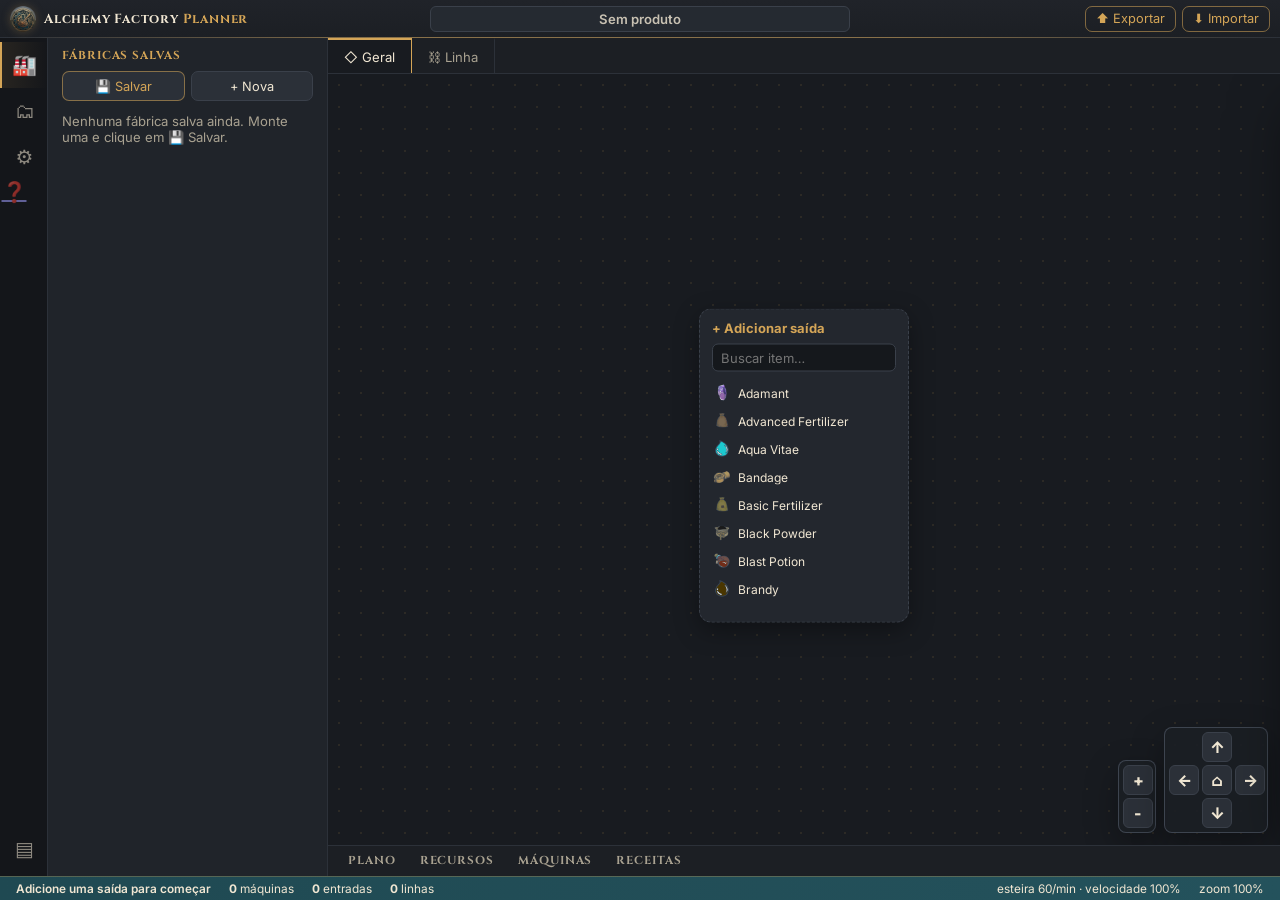
==== index.html @ 754db174 "first commit" ====
<!doctype html>
<html lang="pt-BR">
  <head>
    <meta charset="utf-8" />
    <meta name="viewport" content="width=device-width, initial-scale=1" />
    <title>Alchemy Factory Planner</title>
    <link rel="icon" type="image/png" href="static/brand/favicon.png" />
    <link rel="preconnect" href="https://fonts.googleapis.com" />
    <link rel="preconnect" href="https://fonts.gstatic.com" crossorigin />
    <link rel="stylesheet" href="https://fonts.googleapis.com/css2?family=Cinzel:wght@600;700&family=Inter:wght@400;500;600;700&display=swap" />
    <link rel="stylesheet" href="styles.css?v=20261003-0315" />
    <link rel="stylesheet" href="flow.css?v=20261003-0315" />
  </head>
  <body>
    <div class="workbench" id="workbench">
      <header class="titlebar">
        <div class="titlebar-brand">
          <img class="brand-emblem" src="static/brand/emblem.png" alt="" />
          <span class="brand-name">Alchemy Factory <b>Planner</b></span>
        </div>
        <div class="titlebar-center">
          <input id="planTitle" class="plan-name" type="text" maxlength="60" placeholder="Plano" aria-label="Nome da fábrica" title="Clique para dar um nome à fábrica" />
        </div>
        <div class="titlebar-actions">
          <button id="exportCode" class="title-button hud-code" type="button" title="Gerar um código em texto (base64) desta fábrica">⬆ Exportar</button>
          <button id="importCode" class="title-button hud-code" type="button" title="Recriar uma fábrica a partir de um código">⬇ Importar</button>
        </div>
      </header>

      <nav class="activitybar" aria-label="Barra de atividades">
        <button type="button" class="activity" data-activity="factories" title="Fábricas salvas" aria-label="Fábricas salvas">🏭</button>
        <button type="button" class="activity" data-activity="explorer" title="Ordem de montagem" aria-label="Ordem de montagem">🗂</button>
        <button type="button" class="activity" data-activity="settings" id="settingsToggle" title="Ajustes" aria-label="Ajustes">⚙</button>
        <a class="activity" href="tutorial.html" target="_blank" rel="noopener" title="Tutorial: como usar o planner" aria-label="Tutorial">❓</a>
        <span class="activity-spacer"></span>
        <button type="button" class="activity" data-activity-panel title="Mostrar/ocultar o painel de tabelas" aria-label="Painel de tabelas">▤</button>
      </nav>

      <aside class="sidebar" aria-label="Barra lateral">
        <section id="savedFactories" class="sidebar-view" data-view="factories" aria-label="Fábricas salvas">
          <header class="sidebar-title">Fábricas salvas</header>
          <div class="saved-actions">
            <button type="button" data-saved-save title="Salvar a fábrica atual neste navegador">💾 Salvar</button>
            <button type="button" data-saved-new title="Começar uma fábrica vazia">+ Nova</button>
          </div>
          <p class="sidebar-empty" data-saved-status></p>
          <ul class="saved-list" data-saved-list></ul>
        </section>

        <section id="flowLegend" class="sidebar-view" data-view="explorer" aria-label="Explorador">
          <header class="sidebar-title">Ordem de montagem</header>
          <p class="sidebar-empty" data-legend-empty>Adicione saídas na aba Geral para ver a ordem de montagem.</p>
          <ol class="legend-list"></ol>
        </section>

        <section id="settingsPanel" class="sidebar-view" data-view="settings" aria-label="Ajustes do plano" hidden>
          <header class="sidebar-title">Ajustes</header>
          <div class="sidebar-body">
            <div class="field">
              <label for="beltRate">Esteira/min</label>
              <input id="beltRate" type="number" min="1" step="1" value="60" />
            </div>

            <div class="field">
              <label for="speed">Velocidade global</label>
              <input id="speed" type="range" min="25" max="250" step="5" value="100" />
              <div class="range-readout"><span id="speedValue">100%</span></div>
            </div>

            <div class="toggles">
              <label><input id="roundMachines" type="checkbox" checked /> Arredondar máquinas</label>
              <label><input id="showByproducts" type="checkbox" checked /> Mostrar sobras</label>
            </div>

            <div class="toolbar">
              <button id="resetPlan" type="button">Resetar</button>
              <button id="exportData" type="button">Exportar JSON</button>
            </div>
          </div>
        </section>
      </aside>

      <main class="editor">
        <div class="editor-tabs" role="tablist" aria-label="Níveis da fábrica">
          <div class="flow-levels" role="group" aria-label="Nível da fábrica">
            <button type="button" data-flow-level="1" title="Escolha as saídas e veja a fábrica como um bloco">◇ Geral</button>
            <button type="button" data-flow-level="2" title="Máquinas e itens entre elas">⛓ Linha</button>
            <span class="detail-tabs" data-detail-tabs></span>
          </div>
          <div class="editor-actions">
            <div class="flow-levels flow-layouts" role="group" aria-label="Organização das máquinas">
              <button type="button" data-flow-layout="clusters" title="Cada ingrediente da receita final vira uma subcadeia em caixa">Clusters</button>
              <button type="button" data-flow-layout="columns" title="Grafo único da esquerda para a direita, sem caixas">Colunas</button>
            </div>
          </div>
        </div>

        <div class="editor-body">
          <div id="flowStage" class="flow-stage">
            <div class="flow-world">
              <div class="flow-groups"></div>
              <svg class="flow-edges" width="1" height="1"></svg>
              <div class="flow-nodes"></div>
            </div>
            <aside id="flowDetails" class="flow-details" aria-label="Detalhes da máquina"></aside>
            <div id="flowToast" class="flow-toast" role="status"></div>
          </div>

          <div class="canvas-controls" aria-label="Navegação do canvas">
            <div class="zoom-controls">
              <button type="button" data-canvas-action="zoom-in" aria-label="Aproximar" title="Aproximar">+</button>
              <button type="button" data-canvas-action="zoom-out" aria-label="Afastar" title="Afastar">-</button>
            </div>
            <div class="pan-controls" aria-label="Mover canvas">
              <button type="button" data-canvas-action="pan-up" aria-label="Mover para cima" title="Mover para cima">↑</button>
              <button type="button" data-canvas-action="pan-left" aria-label="Mover para a esquerda" title="Mover para a esquerda">←</button>
              <button type="button" data-canvas-action="reset-view" aria-label="Centralizar" title="Centralizar">⌂</button>
              <button type="button" data-canvas-action="pan-right" aria-label="Mover para a direita" title="Mover para a direita">→</button>
              <button type="button" data-canvas-action="pan-down" aria-label="Mover para baixo" title="Mover para baixo">↓</button>
            </div>
          </div>
        </div>

        <section class="panel" id="bottomPanel" aria-label="Tabelas">
          <nav class="panel-tabs tabs" role="tablist" aria-label="Tabelas">
            <button class="tab" data-tab="plan" type="button" role="tab" aria-selected="false">Plano</button>
            <button class="tab" data-tab="resources" type="button" role="tab" aria-selected="false">Recursos</button>
            <button class="tab" data-tab="machines" type="button" role="tab" aria-selected="false">Máquinas</button>
            <button class="tab" data-tab="recipes" type="button" role="tab" aria-selected="false">Receitas</button>
            <button class="panel-close" type="button" data-panel-close title="Fechar o painel" aria-label="Fechar o painel" hidden>✕</button>
          </nav>
          <div id="drawerPanels" class="panel-body" hidden>
          <section id="plan" class="tab-panel">
            <div class="table-wrap">
              <table>
                <thead>
                  <tr>
                    <th>Produto</th>
                    <th>Receita</th>
                    <th>Dispositivo</th>
                    <th>Taxa</th>
                    <th>Máquinas</th>
                    <th>Carga</th>
                  </tr>
                </thead>
                <tbody id="machinesBody"></tbody>
              </table>
            </div>
          </section>

          <section id="resources" class="tab-panel">
            <div class="resource-grid">
              <div>
                <h3>Matérias-primas</h3>
                <div id="rawList" class="stack-list"></div>
              </div>
              <div>
                <h3>Sobras</h3>
                <div id="wasteList" class="stack-list"></div>
              </div>
            </div>
            <div id="resourceCatalog" class="catalog-list"></div>
          </section>

          <section id="machines" class="tab-panel">
            <div id="machineCatalog" class="catalog-list"></div>
          </section>

          <section id="recipes" class="tab-panel">
            <div id="recipeList" class="recipe-list"></div>
          </section>
          </div>
        </section>
      </main>

      <footer class="statusbar" aria-label="Métricas do plano">
        <span class="status-item status-accent" id="planSubtitle"></span>
        <span class="status-item"><strong id="machineCount">0</strong> <span id="machineLabel">máquinas</span></span>
        <span class="status-item"><strong id="rawCount">0</strong> <span id="rawLabel">entradas</span></span>
        <span class="status-item"><strong id="beltCount">0</strong> <span id="beltLabel">linhas</span></span>
        <span class="status-spacer"></span>
        <span class="status-item" id="statusBelt"></span>
        <span class="status-item" id="statusZoom"></span>
      </footer>
    </div>

    <dialog id="planCodeDialog" class="hud-card plan-code-dialog" aria-labelledby="planCodeTitle">
      <form method="dialog" class="plan-code-form">
        <header>
          <h2 id="planCodeTitle">Código da fábrica</h2>
          <button id="planCodeClose" type="button" aria-label="Fechar">✕</button>
        </header>
        <p id="planCodeHint" class="plan-code-hint"></p>
        <textarea id="planCodeText" rows="6" spellcheck="false" aria-label="Código da fábrica em base64"></textarea>
        <p id="planCodeError" class="plan-code-error" role="alert"></p>
        <div class="plan-code-actions">
          <button id="planCodeCopy" type="button">Copiar</button>
          <button id="planCodeImport" type="button">Importar</button>
        </div>
      </form>
    </dialog>

    <script src="static/data/database.js?v=20261003-0315"></script>
    <script src="icon-select.js?v=20261003-0315"></script>
    <script src="flow.js?v=20261003-0315"></script>
    <script src="app.js?v=20261003-0315"></script>
  </body>
</html>
---- styles.css ----
:root {
  color-scheme: dark;
  /* Paleta tirada do logo: carvão/ardósia, dourado-bronze, azul-petróleo e creme. */
  --bg: #17191d;
  --surface-0: #14161a;
  --surface-1: #1c1f24;
  --surface-2: #20242a;
  --editor: #181b20;
  --panel: #23272e;
  --panel-2: #2b3038;
  --node: #252a31;
  --input: #15181c;
  --hover: #2c3139;
  --line: #3a404a;
  --line-soft: #2c3139;
  --text: #f1e7d3;
  --muted: #a9a291;
  --muted-2: #7f8691;
  --gold: #d4a557;
  --gold-strong: #e6bd6c;
  --bronze: #a8793a;
  --teal: #2f6b79;
  --teal-deep: #1f4952;
  --teal-light: #79adba;
  --green: var(--gold); /* destaque principal (nome mantido por compatibilidade) */
  --amber: #d9944a;
  --red: #d9705f;
  --blue: var(--teal-light);
  --violet: #a993cf;
  --copper: #b87a45;
  --sage: #9cc58a;
  --shadow: 0 20px 60px rgba(0, 0, 0, 0.4);
  --font-display: "Cinzel", "Trajan Pro", "Cormorant SC", Georgia, serif;
  font-family: Inter, ui-sans-serif, system-ui, -apple-system, BlinkMacSystemFont, "Segoe UI", sans-serif;
}

* {
  box-sizing: border-box;
}

body {
  margin: 0;
  min-height: 100vh;
  background:
    linear-gradient(rgba(217, 148, 74, 0.04) 1px, transparent 1px),
    linear-gradient(90deg, rgba(212, 165, 87, 0.035) 1px, transparent 1px),
    linear-gradient(135deg, var(--bg) 0%, var(--panel) 50%, var(--editor) 100%);
  background-size: 36px 36px, 36px 36px, auto;
  color: var(--text);
}

button,
input,
select {
  font: inherit;
}

button,
.file-button {
  border: 1px solid #4a525d;
  background: var(--panel-2);
  color: var(--text);
  border-radius: 7px;
  min-height: 38px;
  padding: 0 12px;
  cursor: pointer;
  display: inline-flex;
  align-items: center;
  justify-content: center;
  transition: border-color 150ms ease, transform 150ms ease, background 150ms ease;
}

button:hover,
.file-button:hover {
  border-color: var(--green);
  background: var(--hover);
}

button:active,
.file-button:active {
  transform: translateY(1px);
}

input,
select {
  width: 100%;
  border: 1px solid var(--line);
  border-radius: 7px;
  background: var(--input);
  color: var(--text);
  min-height: 38px;
  padding: 0 10px;
}

input[type="range"] {
  padding: 0;
  accent-color: var(--green);
}

label {
  color: var(--muted);
  font-size: 0.82rem;
}

.mark {
  width: 42px;
  height: 42px;
  border: 1px solid rgba(212, 165, 87, 0.8);
  border-radius: 8px;
  background:
    linear-gradient(135deg, rgba(217, 148, 74, 0.32), transparent 54%),
    linear-gradient(90deg, transparent 47%, rgba(212, 165, 87, 0.8) 48%, rgba(212, 165, 87, 0.8) 52%, transparent 53%),
    linear-gradient(0deg, transparent 47%, rgba(217, 148, 74, 0.82) 48%, rgba(217, 148, 74, 0.82) 52%, transparent 53%),
    var(--panel);
}

h1,
h2,
h3,
p {
  margin: 0;
}

h1 {
  font-size: 1.05rem;
}

h2 {
  font-size: 1.2rem;
}

h3 {
  font-size: 0.95rem;
  margin-bottom: 10px;
}

.field {
  display: grid;
  gap: 7px;
  margin-bottom: 13px;
}

.range-readout {
  color: var(--green);
  font-weight: 700;
  font-size: 0.86rem;
}

.toggles {
  display: grid;
  gap: 8px;
  margin: 16px 0;
}

.toggles label {
  display: flex;
  align-items: center;
  gap: 8px;
}

.toggles input {
  width: auto;
  min-height: auto;
  accent-color: var(--green);
}

.toolbar {
  display: grid;
  grid-template-columns: 1fr 1fr;
  gap: 8px;
}

.metrics {
  display: flex;
  gap: 9px;
}

.metrics div {
  min-width: 86px;
  border: 1px solid var(--line);
  border-radius: 7px;
  padding: 9px 10px;
  background: var(--input);
}

.metrics strong,
.metrics span {
  display: block;
}

.metrics strong {
  font-size: 1.2rem;
}

.metrics span {
  color: var(--muted);
  font-size: 0.76rem;
}

.canvas-controls {
  position: absolute;
  right: 12px;
  bottom: 12px;
  display: grid;
  grid-template-columns: 38px 104px;
  align-items: end;
  gap: 8px;
  pointer-events: none;
  z-index: 2;
}

.zoom-controls,
.pan-controls {
  display: grid;
  gap: 3px;
  padding: 4px;
  border: 1px solid rgba(70, 78, 90, 0.8);
  border-radius: 8px;
  background: rgba(28, 31, 36, 0.92);
  box-shadow: 0 12px 34px rgba(0, 0, 0, 0.32);
  pointer-events: auto;
}

.pan-controls {
  grid-template-columns: repeat(3, 30px);
  grid-template-rows: repeat(3, 30px);
}

.pan-controls button[data-canvas-action="pan-up"] {
  grid-column: 2;
  grid-row: 1;
}

.pan-controls button[data-canvas-action="pan-left"] {
  grid-column: 1;
  grid-row: 2;
}

.pan-controls button[data-canvas-action="reset-view"] {
  grid-column: 2;
  grid-row: 2;
}

.pan-controls button[data-canvas-action="pan-right"] {
  grid-column: 3;
  grid-row: 2;
}

.pan-controls button[data-canvas-action="pan-down"] {
  grid-column: 2;
  grid-row: 3;
}

.canvas-controls button {
  width: 30px;
  height: 30px;
  min-height: 30px;
  padding: 0;
  border-radius: 6px;
  background: var(--panel-2);
  font-weight: 800;
  line-height: 1;
}

.canvas-controls button:hover {
  background: var(--hover);
}

.tab-panel.active {
  display: block;
}

.table-wrap {
  overflow: auto;
  border: 1px solid var(--line);
  border-radius: 8px;
}

table {
  width: 100%;
  border-collapse: collapse;
  min-width: 760px;
}

th,
td {
  padding: 10px 11px;
  border-bottom: 1px solid var(--line);
  text-align: left;
  font-size: 0.88rem;
  vertical-align: middle;
}

th {
  color: var(--muted);
  background: var(--input);
  position: sticky;
  top: 0;
}

tr:last-child td {
  border-bottom: 0;
}

.loadbar {
  width: 100%;
  height: 8px;
  border-radius: 99px;
  background: var(--panel-2);
  overflow: hidden;
  margin-top: 5px;
}

.loadbar span {
  display: block;
  height: 100%;
  background: linear-gradient(90deg, var(--green), var(--amber), var(--copper));
}

.resource-grid {
  display: grid;
  grid-template-columns: 1fr 1fr;
  gap: 14px;
}

.stack-list,
.recipe-list,
.catalog-list {
  display: grid;
  gap: 8px;
}

.pill-row,
.recipe-card,
.catalog-card {
  border: 1px solid var(--line);
  border-radius: 8px;
  background: var(--input);
  padding: 10px;
}

.pill-row {
  display: flex;
  justify-content: space-between;
  gap: 12px;
  align-items: center;
}

.pill-row strong {
  font-size: 0.95rem;
}

.entity-label {
  display: inline-flex;
  align-items: center;
  gap: 8px;
  min-width: 0;
  color: inherit;
}

.entity-label span:last-child {
  min-width: 0;
}

.entity-icon,
.entity-fallback {
  width: 28px;
  height: 28px;
  flex: 0 0 28px;
  border-radius: 6px;
}

.entity-icon {
  object-fit: contain;
  background: rgba(255, 255, 255, 0.08);
  border: 1px solid rgba(255, 255, 255, 0.08);
}

.entity-fallback {
  display: inline-flex;
  align-items: center;
  justify-content: center;
  background: var(--hover);
  border: 1px solid var(--line);
  color: var(--green);
  font-weight: 800;
  font-size: 0.82rem;
}

.catalog-icon {
  width: 40px;
  height: 40px;
  flex-basis: 40px;
}

.io-chip {
  display: inline-flex;
  align-items: center;
  gap: 5px;
  margin-right: 9px;
  white-space: nowrap;
}

.io-chip .entity-icon,
.io-chip .entity-fallback {
  width: 20px;
  height: 20px;
  flex-basis: 20px;
  border-radius: 4px;
}

.pill-row span,
.recipe-card span,
.catalog-card span {
  color: var(--muted);
  font-size: 0.82rem;
}

.recipe-form,
.catalog-form {
  display: grid;
  grid-template-columns: 1.2fr 1fr 0.6fr;
  gap: 8px;
  margin-bottom: 12px;
}

.catalog-form {
  grid-template-columns: 1.1fr 0.8fr 1.2fr auto;
}

.recipe-form input:nth-child(4),
.recipe-form input:nth-child(5),
.recipe-form input:nth-child(6) {
  grid-column: span 3;
}

.recipe-form button {
  grid-column: span 3;
}

.recipe-card,
.catalog-card {
  display: grid;
  grid-template-columns: 1fr;
  gap: 8px;
  align-items: center;
}

.catalog-card {
  grid-template-columns: 40px 1fr;
}

.recipe-card strong {
  display: flex;
  align-items: center;
  gap: 6px;
  margin-bottom: 4px;
}

.recipe-card strong .entity-label {
  gap: 0;
}

.recipe-card strong .entity-label span:last-child {
  display: none;
}

.recipe-card button,
.catalog-card button {
  min-height: 32px;
}

.empty {
  color: var(--muted);
  padding: 10px;
  border: 1px dashed #4a525d;
  border-radius: 8px;
}

/* ---------- exportar / importar código da fábrica ---------- */

.plan-code-dialog {
  width: min(560px, calc(100% - 32px));
  padding: 16px;
  color: var(--text);
}

.plan-code-dialog::backdrop {
  background: rgba(8, 9, 11, 0.6);
}

.plan-code-form {
  display: grid;
  gap: 10px;
}

.plan-code-form header {
  display: flex;
  align-items: center;
  justify-content: space-between;
}

.plan-code-form header button {
  min-height: 30px;
  padding: 0 10px;
}

.plan-code-hint {
  color: var(--muted);
  font-size: 0.86rem;
}

.plan-code-form textarea {
  width: 100%;
  resize: vertical;
  border: 1px solid var(--line);
  border-radius: 7px;
  background: var(--input);
  color: var(--text);
  padding: 8px 10px;
  font: 0.8rem ui-monospace, SFMono-Regular, Menlo, monospace;
  word-break: break-all;
}

.plan-code-error {
  min-height: 1em;
  color: var(--red);
  font-size: 0.84rem;
}

.plan-code-actions {
  display: flex;
  justify-content: flex-end;
  gap: 8px;
}

.plan-code-actions button[hidden] {
  display: none;
}

/* ---------- legenda: ordem de montagem dos blocos (nível 2) ---------- */

.legend-list {
  list-style: none;
  margin: 4px 0 0;
  padding: 0;
  display: grid;
  gap: 3px;
}

.legend-list li {
  padding: 6px 8px;
  border: 1px solid transparent;
  border-left: 3px solid var(--lane);
  border-radius: 7px;
  background: rgba(255, 255, 255, 0.02);
}

.legend-list li:hover {
  border-color: color-mix(in srgb, var(--lane) 45%, transparent);
  border-left-color: var(--lane);
  background: color-mix(in srgb, var(--lane) 8%, transparent);
}

.legend-row {
  display: flex;
  align-items: flex-start;
  gap: 8px;
}

.legend-actions {
  display: flex;
  gap: 4px;
  margin: 6px 0 0 28px;
}

.legend-actions button {
  min-height: 24px;
  padding: 0 8px;
  font-size: 0.72rem;
  border-color: color-mix(in srgb, var(--lane) 45%, var(--line));
  background: transparent;
}

.legend-actions button:hover {
  border-color: var(--lane);
  background: color-mix(in srgb, var(--lane) 14%, transparent);
}

.legend-list b {
  flex: none;
  width: 20px;
  height: 20px;
  display: grid;
  place-items: center;
  border-radius: 50%;
  background: var(--lane);
  color: var(--editor);
  font-size: 0.72rem;
}

.legend-text {
  display: grid;
  gap: 1px;
  min-width: 0;
}

.legend-text strong {
  font-size: 0.8rem;
  color: var(--text);
}

.legend-text em {
  font-style: normal;
  font-size: 0.72rem;
  color: var(--muted);
}


/* ---------- workbench no estilo do VS Code: o diagrama ocupa o lugar do editor ---------- */
body {
  overflow: hidden;
  background: var(--bg);
}

.workbench {
  position: fixed;
  inset: 0;
  display: grid;
  grid-template-columns: 48px 280px minmax(0, 1fr);
  grid-template-rows: 38px minmax(0, 1fr) 24px;
  grid-template-areas:
    "title title title"
    "activity sidebar editor"
    "status status status";
}

.workbench.sidebar-hidden {
  grid-template-columns: 48px 0 minmax(0, 1fr);
}

.workbench.sidebar-hidden .sidebar {
  display: none;
}

/* barra de título */
.titlebar {
  grid-area: title;
  display: grid;
  grid-template-columns: 1fr auto 1fr;
  align-items: center;
  gap: 12px;
  padding: 0 10px;
  background: var(--surface-1);
  border-bottom: 1px solid var(--line-soft);
}

.titlebar-brand {
  display: flex;
  align-items: center;
  gap: 8px;
  font-size: 0.8rem;
  color: var(--muted);
}

.titlebar-brand .mark {
  width: 22px;
  height: 22px;
  border-radius: 5px;
}

.titlebar-center {
  display: flex;
  justify-content: center;
}

.plan-name {
  width: min(420px, 40vw);
  min-height: 26px;
  padding: 0 10px;
  border: 1px solid var(--line);
  border-radius: 6px;
  background: var(--node);
  color: var(--text);
  font: inherit;
  font-size: 0.82rem;
  font-weight: 600;
  text-align: center;
}

.plan-name::placeholder {
  color: var(--text);
  opacity: 0.8;
}

.plan-name:hover {
  border-color: #555d69;
}

.plan-name:focus {
  outline: none;
  border-color: var(--green);
  background: var(--input);
}

.plan-name:focus::placeholder {
  color: var(--muted);
}

.titlebar-actions {
  display: flex;
  justify-content: flex-end;
  gap: 6px;
}

.title-button {
  min-height: 26px;
  padding: 0 10px;
  font-size: 0.8rem;
  background: transparent;
}

.hud-code {
  border-color: color-mix(in srgb, var(--green) 55%, transparent);
  color: var(--green);
}

.hud-code:hover {
  background: rgba(212, 165, 87, 0.12);
}

/* barra de atividades */
.activitybar {
  grid-area: activity;
  display: flex;
  flex-direction: column;
  align-items: center;
  padding: 4px 0;
  background: var(--surface-0);
  border-right: 1px solid var(--line-soft);
}

.activity {
  width: 48px;
  min-height: 46px;
  padding: 0;
  border: 0;
  border-left: 2px solid transparent;
  border-radius: 0;
  background: transparent;
  font-size: 1.25rem;
  opacity: 0.55;
}

.activity:hover {
  background: transparent;
  opacity: 0.9;
}

.activity.active {
  border-left-color: var(--green);
  opacity: 1;
}

.activity-spacer {
  flex: 1;
}

/* barra lateral */
.sidebar {
  grid-area: sidebar;
  min-width: 0;
  overflow-y: auto;
  background: var(--surface-2);
  border-right: 1px solid var(--line-soft);
}

.sidebar-view[hidden] {
  display: none;
}

.sidebar-title {
  position: sticky;
  top: 0;
  z-index: 1;
  padding: 10px 14px 8px;
  background: var(--surface-2);
  font-size: 0.72rem;
  font-weight: 700;
  letter-spacing: 0.06em;
  text-transform: uppercase;
  color: var(--muted);
}

.sidebar-body {
  padding: 4px 14px 14px;
}

.sidebar-empty {
  padding: 4px 14px;
  font-size: 0.82rem;
  color: var(--muted);
}

.sidebar-empty[hidden] {
  display: none;
}

.sidebar .legend-list {
  padding: 0 8px 12px;
}

/* editor: abas + diagrama + painel de baixo */
.editor {
  grid-area: editor;
  min-width: 0;
  min-height: 0;
  display: grid;
  grid-template-rows: 36px minmax(0, 1fr) auto;
  background: var(--editor);
}

.editor-tabs {
  display: flex;
  align-items: stretch;
  justify-content: space-between;
  background: var(--surface-1);
  border-bottom: 1px solid var(--line-soft);
}

.editor-tabs .flow-levels {
  display: flex;
  gap: 0;
  padding: 0;
  border: 0;
  border-radius: 0;
  background: transparent;
  box-shadow: none;
}

.editor-tabs .flow-levels button {
  min-height: 0;
  height: 100%;
  padding: 0 16px;
  border: 0;
  border-right: 1px solid var(--line-soft);
  border-top: 2px solid transparent;
  border-radius: 0;
  background: var(--surface-1);
  color: var(--muted);
  font-size: 0.82rem;
}

.editor-tabs .flow-levels button:hover {
  background: var(--hover);
  color: var(--text);
}

.editor-tabs .flow-levels button.active {
  border-top-color: var(--green);
  background: var(--editor);
  color: var(--text);
}

/* abas de linha (bloco): várias abertas, cada uma com ✕ */
.detail-tabs {
  display: flex;
  min-width: 0;
  overflow-x: auto;
  scrollbar-width: thin;
}

.detail-tab {
  display: flex;
  align-items: stretch;
  flex: none;
  max-width: 240px;
  border-right: 1px solid var(--line-soft);
  border-top: 2px solid transparent;
  background: var(--surface-1);
}

.detail-tab.active {
  border-top-color: var(--green);
  background: var(--editor);
}

.editor-tabs .flow-levels .detail-tab button {
  border: 0;
  background: transparent;
}

.editor-tabs .flow-levels .detail-tab button:first-child {
  min-width: 0;
  overflow: hidden;
  text-overflow: ellipsis;
  white-space: nowrap;
  padding-right: 6px;
}

.detail-tab.active button:first-child {
  color: var(--text);
}

.editor-tabs .flow-levels .detail-close {
  padding: 0 8px;
  font-size: 0.72rem;
  opacity: 0.6;
}

.editor-tabs .flow-levels .detail-close:hover {
  opacity: 1;
  color: var(--red);
}

.editor-tabs .flow-levels {
  min-width: 0;
}

.editor-tabs .flow-levels [hidden] {
  display: none;
}

.editor-actions {
  display: flex;
  align-items: center;
  padding: 0 8px;
}

.editor-actions .flow-layouts {
  height: 26px;
  border: 1px solid var(--line);
  border-radius: 6px;
  overflow: hidden;
}

.editor-actions .flow-layouts button {
  border-right: 0;
  border-top: 0;
  padding: 0 10px;
  font-size: 0.76rem;
}

.editor-actions .flow-layouts button.active {
  background: rgba(212, 165, 87, 0.12);
  color: var(--green);
}

.editor-body {
  position: relative;
  min-height: 0;
  overflow: hidden;
}

/* painel de baixo */
.panel {
  border-top: 1px solid var(--line-soft);
  background: var(--surface-1);
}

.panel-tabs {
  display: flex;
  align-items: stretch;
  gap: 0;
  height: 30px;
  padding: 0 8px;
}

.panel-tabs .tab {
  min-height: 0;
  padding: 0 12px;
  border: 0;
  border-bottom: 1px solid transparent;
  border-radius: 0;
  background: transparent;
  color: var(--muted);
  font-size: 0.72rem;
  font-weight: 700;
  letter-spacing: 0.05em;
  text-transform: uppercase;
}

.panel-tabs .tab:hover {
  background: transparent;
  color: var(--text);
}

.panel-tabs .tab.active {
  border-bottom-color: var(--green);
  color: var(--text);
}

.panel-close {
  margin-left: auto;
  min-height: 0;
  border: 0;
  background: transparent;
  color: var(--muted);
}

.panel-close[hidden] {
  display: none;
}

.panel-body {
  height: min(34vh, 320px);
  overflow: auto;
  padding: 10px 12px;
}

.panel-body[hidden] {
  display: none;
}

.tab-panel {
  display: none;
}

.tab-panel.active {
  display: block;
}

.tab-panel .resource-grid {
  margin-bottom: 12px;
}

/* barra de status */
.statusbar {
  grid-area: status;
  display: flex;
  align-items: center;
  gap: 2px;
  padding: 0 8px;
  background: var(--teal-deep);
  color: var(--text);
  font-size: 0.74rem;
  white-space: nowrap;
  overflow: hidden;
}

.status-item {
  padding: 0 8px;
}

.status-item strong {
  font-weight: 700;
}

.status-accent {
  font-weight: 600;
}

.status-spacer {
  flex: 1;
}

@media (max-width: 760px) {
  .workbench,
  .workbench.sidebar-hidden {
    grid-template-columns: 44px 0 minmax(0, 1fr);
  }

  .workbench .sidebar {
    display: none;
  }

  .titlebar-brand span {
    display: none;
  }

  .canvas-controls {
    display: none;
  }
}

/* ---------- fábricas salvas (barra lateral) ---------- */
.saved-actions {
  display: flex;
  gap: 6px;
  padding: 0 14px 8px;
}

.saved-actions button {
  flex: 1;
  min-height: 30px;
  font-size: 0.8rem;
}

.saved-actions [data-saved-save] {
  border-color: color-mix(in srgb, var(--green) 55%, transparent);
  color: var(--green);
}

.saved-list {
  list-style: none;
  margin: 0;
  padding: 0 8px 12px;
  display: grid;
  gap: 3px;
}

.saved-list li {
  display: flex;
  align-items: stretch;
  border: 1px solid transparent;
  border-left: 3px solid transparent;
  border-radius: 7px;
  background: rgba(255, 255, 255, 0.02);
}

.saved-list li:hover {
  border-color: var(--line);
}

.saved-list li.current {
  border-left-color: var(--green);
  background: rgba(212, 165, 87, 0.08);
}

.saved-open {
  flex: 1;
  min-width: 0;
  min-height: 0;
  display: grid;
  justify-items: start;
  gap: 1px;
  padding: 6px 8px;
  border: 0;
  background: transparent;
  text-align: left;
}

.saved-open:hover {
  background: transparent;
}

.saved-open strong {
  font-size: 0.82rem;
}

.saved-open em {
  max-width: 100%;
  overflow: hidden;
  text-overflow: ellipsis;
  white-space: nowrap;
  font-style: normal;
  font-size: 0.72rem;
  color: var(--muted);
}

.saved-dirty {
  font-size: 0.68rem;
  font-weight: 600;
  color: var(--amber);
}

.saved-delete {
  min-height: 0;
  padding: 0 8px;
  border: 0;
  background: transparent;
  opacity: 0.5;
}

.saved-delete:hover {
  background: transparent;
  opacity: 1;
}

/* ---------- acabamento do tema (logo: carvão, dourado-bronze, petróleo, creme) ---------- */
body,
.workbench {
  background: var(--bg);
  color: var(--text);
}

.titlebar {
  position: relative;
  background: linear-gradient(180deg, #202329, var(--surface-1));
}

.titlebar::after {
  /* fio dourado sob a barra de título */
  content: "";
  position: absolute;
  left: 0;
  right: 0;
  bottom: -1px;
  height: 1px;
  background: linear-gradient(90deg, transparent, color-mix(in srgb, var(--gold) 55%, transparent) 30%, color-mix(in srgb, var(--gold) 55%, transparent) 70%, transparent);
}

.brand-emblem {
  width: 26px;
  height: 26px;
  filter: drop-shadow(0 0 4px rgba(212, 165, 87, 0.25));
}

.brand-name {
  font-family: var(--font-display);
  font-size: 0.82rem;
  font-weight: 700;
  letter-spacing: 0.06em;
  color: var(--text);
}

.brand-name b {
  color: var(--gold);
  font-weight: 700;
}

.sidebar-title,
.panel-tabs .tab,
.group-head strong {
  font-family: var(--font-display);
  letter-spacing: 0.08em;
}

.sidebar-title {
  color: var(--gold);
}

.activity.active {
  border-left-color: var(--gold);
  background: linear-gradient(90deg, rgba(212, 165, 87, 0.1), transparent);
}

.editor-tabs .flow-levels button.active,
.detail-tab.active {
  border-top-color: var(--gold);
}

.statusbar {
  background: linear-gradient(90deg, var(--teal-deep), #24525c);
  border-top: 1px solid color-mix(in srgb, var(--gold) 30%, transparent);
}

button {
  border-color: var(--line);
  background: var(--panel-2);
}

button:hover {
  border-color: var(--gold);
  background: var(--hover);
}

input[type="range"],
.toggles input {
  accent-color: var(--gold);
}

.range-readout {
  color: var(--gold);
}

.plan-name:focus {
  border-color: var(--gold);
}

::selection {
  background: rgba(212, 165, 87, 0.35);
}

* {
  scrollbar-color: #3a404a transparent;
}

/* nome da linha na Ordem de montagem: clicável, mas com cara de texto (não de botão) */
.legend-list .legend-text {
  flex: 1;
  min-width: 0;
  min-height: 0;
  display: grid;
  justify-items: start;
  padding: 0;
  border: 0;
  background: transparent;
  text-align: left;
  cursor: pointer;
}

.legend-list .legend-text:hover {
  background: transparent;
}

.legend-list .legend-text:hover strong {
  color: var(--gold);
}

.legend-open {
  color: var(--gold);
  font-size: 0.7em;
}

.legend-list li.current {
  background: color-mix(in srgb, var(--lane) 10%, transparent);
}

/* botões que são "linhas de lista": conteúdo alinhado à esquerda */
.legend-list .legend-text,
.saved-open {
  justify-content: start;
  align-content: start;
}
---- flow.css ----
/* Fluxo de produção (HTML + SVG). Tokens de cor vêm de styles.css. */

.flow-stage {
  position: absolute;
  inset: 0;
  overflow: hidden;
  cursor: grab;
  touch-action: none;
  background-color: var(--editor);
  background-image: radial-gradient(rgba(212, 165, 87, 0.11) 1px, transparent 1.2px);
  background-size: 22px 22px;
}
.flow-stage.panning { cursor: grabbing; }

.flow-world {
  position: absolute;
  left: 0;
  top: 0;
  transform-origin: 0 0;
}

.flow-edges {
  position: absolute;
  left: 0;
  top: 0;
  overflow: visible;
  pointer-events: none;
}

.flow-empty {
  position: absolute;
  left: 28px;
  top: 28px;
  width: 360px;
  color: var(--muted);
}

.flow-stage .dim { opacity: 0.22; }

/* ---------- subcadeias ---------- */
.flow-group {
  position: absolute;
  border: 1.5px dashed color-mix(in srgb, var(--lane) 55%, transparent);
  background: color-mix(in srgb, var(--lane) 5%, transparent);
  border-radius: 16px;
  transition: opacity 160ms;
}
.group-head {
  position: absolute;
  left: 14px;
  top: 10px;
  right: 14px;
  display: flex;
  align-items: center;
  gap: 8px;
  font-size: 12px;
  color: var(--muted);
  white-space: nowrap;
}
.group-head strong { color: var(--lane); font-size: 13px; text-transform: uppercase; letter-spacing: 0.04em; }

/* ---------- arestas ---------- */
.edge {
  fill: none;
  stroke: #4d5560;
  stroke-width: 2;
  transition: opacity 160ms, stroke 160ms;
}
.edge.fuel { stroke-dasharray: 6 5; stroke: color-mix(in srgb, var(--amber) 60%, #4d5560); }
.edge.waste { stroke: color-mix(in srgb, var(--red) 55%, #4d5560); stroke-dasharray: 4 4; }
.edge.hot {
  stroke: var(--lane, var(--green));
  stroke-width: 2.6;
  stroke-dasharray: 8 6;
  animation: flow-dash 0.8s linear infinite;
}
@keyframes flow-dash { to { stroke-dashoffset: -14; } }

/* ---------- botões e selects dentro do fluxo (anulam o estilo global) ---------- */
.flow-stage button {
  min-height: 0;
  border: 1px solid var(--line);
  background: var(--panel-2);
  border-radius: 6px;
  padding: 2px 8px;
  font-size: 12px;
  transform: none;
}
.flow-stage button:hover { border-color: var(--lane, var(--green)); }
.group-head button { margin-left: auto; }

.flow-stage select {
  width: auto;
  min-height: 0;
  flex: 1;
  min-width: 0;
  background: var(--input);
  border: 1px solid var(--line);
  border-radius: 6px;
  padding: 3px 6px;
  font-size: 12px;
  cursor: pointer;
}
.flow-stage select:hover { border-color: var(--lane, var(--green)); }

/* ---------- nós ---------- */
.flow-node {
  position: absolute;
  width: 250px;
  background: var(--node);
  border: 1.5px solid var(--line);
  border-radius: 12px;
  padding: 10px 12px 12px;
  box-shadow: 0 8px 24px rgba(0, 0, 0, 0.35);
  cursor: pointer;
  user-select: none;
  transition: opacity 160ms, border-color 160ms, box-shadow 160ms;
}
.flow-node.process::before {
  content: "";
  position: absolute;
  left: 12px;
  right: 12px;
  top: -1.5px;
  height: 3px;
  border-radius: 0 0 3px 3px;
  background: var(--lane);
}
.flow-node:hover { border-color: color-mix(in srgb, var(--lane) 70%, var(--line)); }
.flow-node.selected {
  border-color: var(--lane);
  box-shadow: 0 0 0 4px color-mix(in srgb, var(--lane) 22%, transparent), 0 8px 24px rgba(0, 0, 0, 0.35);
}
.flow-node.fresh { animation: flow-fresh 0.65s ease-in-out 4; }
@keyframes flow-fresh {
  50% { box-shadow: 0 0 0 6px color-mix(in srgb, var(--lane) 45%, transparent), 0 8px 24px rgba(0, 0, 0, 0.35); }
}

.flow-node.raw {
  width: 170px;
  border-radius: 28px 12px 12px 28px;
  background: #2a2219;
  border-color: #6b5330;
}
.flow-node.output {
  width: 190px;
  border-radius: 12px 28px 28px 12px;
  background: #1d3a41;
  border-color: var(--green);
}

.flow-node.item {
  width: 150px;
  padding: 10px 10px 9px;
  border-radius: 14px;
  text-align: center;
  display: grid;
  justify-items: center;
  gap: 1px;
  background: color-mix(in srgb, var(--lane) 9%, var(--panel));
  border-color: color-mix(in srgb, var(--lane) 45%, var(--line));
}
.flow-node.item .item-icon { width: 30px; height: 30px; }
.flow-node.item strong { font-size: 12px; line-height: 1.2; }
.flow-node.item .rate { font-size: 12px; font-weight: 700; color: var(--lane); }
.flow-node.item .item-meta { font-size: 10px; color: var(--muted); }
.flow-node.waste {
  border-style: dashed;
  border-color: color-mix(in srgb, var(--red) 60%, var(--line));
  background: color-mix(in srgb, var(--red) 7%, var(--panel));
}
.flow-node.waste .rate { color: #f0b2a3; }

.port {
  position: absolute;
  top: 50%;
  width: 12px;
  height: 12px;
  margin-top: -6px;
  border-radius: 50%;
  background: var(--panel-2);
  border: 2px solid #6b7380;
}
.port.in { left: -7px; }
.port.out { right: -7px; }

.node-head { display: flex; align-items: center; gap: 10px; }
.node-icon {
  flex: none;
  width: 40px;
  height: 40px;
  border-radius: 10px;
  display: grid;
  place-items: center;
  background: color-mix(in srgb, var(--lane) 16%, transparent);
}
.node-icon img { width: 32px; height: 32px; }
.node-icon.machine {
  width: 52px;
  height: 52px;
  border-radius: 12px;
  background: color-mix(in srgb, var(--lane) 14%, var(--input));
  border: 1px solid color-mix(in srgb, var(--lane) 35%, transparent);
}
.node-icon.machine img { width: 44px; height: 44px; }
.node-title { min-width: 0; }
.node-title strong { display: block; font-size: 14px; line-height: 1.2; }
.node-title span { font-size: 12px; color: var(--muted); }
.node-title .rate { color: var(--lane); font-weight: 600; }
.node-product { display: inline-flex; align-items: center; gap: 4px; }
.node-product img { width: 16px; height: 16px; }
.count-badge {
  margin-left: auto;
  align-self: flex-start;
  padding: 2px 8px;
  border-radius: 999px;
  font-size: 12px;
  font-weight: 700;
  color: var(--editor);
  background: var(--lane);
  font-variant-numeric: tabular-nums;
  white-space: nowrap;
}

.load-line {
  display: flex;
  align-items: center;
  gap: 8px;
  margin-top: 10px;
  font-size: 11px;
  color: var(--muted);
}
.load-line .load {
  flex: 1;
  height: 4px;
  border-radius: 4px;
  background: var(--line-soft);
  overflow: hidden;
}
.load-line .load span { display: block; height: 100%; background: linear-gradient(90deg, var(--green), var(--amber)); }

.node-row {
  display: flex;
  align-items: center;
  gap: 6px;
  margin-top: 8px;
  font-size: 11px;
  color: var(--muted);
}
.node-row label { width: 76px; flex: none; white-space: nowrap; }

/* entradas e saídas por item */
.io {
  margin: 10px -12px 0;
  border-top: 1px solid var(--line-soft);
  padding-top: 6px;
}
.io-title {
  padding: 2px 12px;
  font-size: 10px;
  text-transform: uppercase;
  letter-spacing: 0.06em;
  color: var(--muted-2);
}
.io-title.out { text-align: right; margin-top: 4px; }
.io-row {
  position: relative;
  display: flex;
  align-items: center;
  gap: 6px;
  padding: 3px 14px;
  font-size: 12px;
}
.io-row.out { flex-direction: row-reverse; }
.io-row img { width: 18px; height: 18px; flex: none; }
.io-name { min-width: 0; overflow: hidden; text-overflow: ellipsis; white-space: nowrap; }
.io-rate { margin-left: auto; color: var(--muted); font-variant-numeric: tabular-nums; white-space: nowrap; }
.io-row.out .io-rate { margin-left: 0; margin-right: auto; }
.io-row.out .io-name { color: var(--lane); font-weight: 600; }
.io-row.fuel .io-name::after { content: " 🔥"; }
.io-row.waste .io-name { color: #f0b2a3; font-weight: 400; }
.io-row.waste .io-name::after { content: " · sobra"; color: var(--muted); }
.io-row.waste .port { border-color: var(--red); border-style: dashed; }
.io-row.hidden-src { opacity: 0.55; }
.io-row.hidden-src .port { border-style: dashed; }
.io-row:hover { background: rgba(255, 255, 255, 0.03); }

.chip {
  display: inline-flex;
  align-items: center;
  gap: 4px;
  margin-top: 8px;
  padding: 3px 8px;
  border-radius: 999px;
  font-size: 11px;
  border: 1px solid var(--line);
  color: var(--muted);
}
.chip.collapsed {
  border-color: var(--lane);
  color: var(--text);
  background: color-mix(in srgb, var(--lane) 12%, transparent);
  cursor: pointer;
}
.chip img { width: 14px; height: 14px; }

/* barra de ações ao passar o mouse (estilo n8n) */
.node-toolbar {
  position: absolute;
  right: 8px;
  top: -34px;
  display: none;
  gap: 4px;
  padding: 3px;
  border-radius: 8px;
  background: var(--panel-2);
  border: 1px solid var(--line);
}
.flow-node:hover .node-toolbar,
.flow-node.selected .node-toolbar { display: flex; }
.node-toolbar::after {
  /* ponte invisível para a barra não sumir no caminho do mouse */
  content: "";
  position: absolute;
  left: 0;
  right: 0;
  bottom: -10px;
  height: 10px;
}
.flow-stage .node-toolbar button { border: 0; background: transparent; padding: 3px 8px; }
.flow-stage .node-toolbar button:hover { background: var(--hover); }

/* ---------- painel de detalhes ---------- */
.flow-details {
  position: absolute;
  top: 12px;
  right: 12px;
  bottom: 12px;
  z-index: 4;
  width: min(320px, calc(100% - 24px));
  background: var(--panel);
  border: 1px solid var(--line);
  border-radius: 14px;
  box-shadow: 0 20px 60px rgba(0, 0, 0, 0.5);
  padding: 16px;
  overflow-y: auto;
  cursor: default;
  transform: translateX(calc(100% + 24px));
  transition: transform 200ms ease;
}
.flow-details.open { transform: none; }
.flow-details header { display: flex; align-items: center; gap: 12px; }
.flow-details header img { width: 44px; height: 44px; }
.flow-details h2 { margin: 0; font-size: 18px; }
.flow-details header p { margin: 2px 0 0; color: var(--muted); font-size: 12px; }
.flow-details .close { margin-left: auto; align-self: flex-start; }
.flow-details h3 {
  margin: 18px 0 8px;
  font-size: 11px;
  text-transform: uppercase;
  letter-spacing: 0.06em;
  color: var(--muted);
}
.flow-details .node-row label { display: none; }
.flow-details select { padding: 7px 8px; font-size: 13px; }
.stat-grid { display: grid; grid-template-columns: 1fr 1fr; gap: 8px; }
.stat { background: var(--panel-2); border-radius: 8px; padding: 8px 10px; }
.stat strong { display: block; font-size: 17px; }
.stat span { font-size: 11px; color: var(--muted); }
.io-list { display: grid; gap: 6px; }
.io-list div {
  display: flex;
  align-items: center;
  gap: 8px;
  padding: 6px 8px;
  border-radius: 8px;
  background: var(--panel-2);
  font-size: 13px;
}
.io-list img { width: 22px; height: 22px; }
.io-list span { margin-left: auto; color: var(--muted); font-size: 12px; }
.flow-details .note { font-size: 12px; color: var(--muted); margin: 0; }

/* ---------- aviso de mudança ---------- */
.flow-toast {
  position: absolute;
  left: 50%;
  top: 12px;
  z-index: 4;
  max-width: calc(100% - 32px);
  transform: translateX(-50%);
  background: var(--panel-2);
  border: 1px solid var(--green);
  border-radius: 8px;
  padding: 8px 14px;
  font-size: 13px;
  opacity: 0;
  transition: opacity 200ms;
  pointer-events: none;
}
.flow-toast.show { opacity: 1; }

/* ---------- seletor de nível ---------- */
.flow-levels {
  display: flex;
  gap: 3px;
  padding: 3px;
  border: 1px solid rgba(70, 78, 90, 0.8);
  border-radius: 9px;
  background: rgba(28, 31, 36, 0.94);
  box-shadow: 0 12px 34px rgba(0, 0, 0, 0.32);
}
.flow-layouts[hidden] { display: none; }
.flow-levels button {
  min-height: 30px;
  padding: 0 12px;
  border: 1px solid transparent;
  border-radius: 6px;
  background: transparent;
  font-size: 13px;
}
.flow-levels button:hover { background: var(--hover); border-color: transparent; }
.flow-levels button.active {
  border-color: var(--green);
  background: rgba(212, 165, 87, 0.12);
  color: var(--green);
}

/* ---------- nível 1: fábrica, saídas e adicionar ---------- */
.flow-node.factory {
  width: 660px;
  border-color: color-mix(in srgb, var(--green) 55%, var(--line));
}
.flow-node.factory:hover { border-color: var(--green); }
.node-icon.factory-mark {
  overflow: hidden;
  padding: 0;
  border-color: color-mix(in srgb, var(--gold) 45%, transparent);
  background: #1a1d22;
}
.node-icon.factory-mark img { width: 100%; height: 100%; object-fit: cover; }
.machine-types {
  display: flex;
  flex-wrap: wrap;
  gap: 4px;
  margin-top: 10px;
}
.machine-types span {
  display: inline-flex;
  align-items: center;
  gap: 3px;
  padding: 2px 6px 2px 2px;
  border-radius: 6px;
  background: var(--input);
  font-size: 11px;
  color: var(--muted);
  font-variant-numeric: tabular-nums;
}
.machine-types img { width: 20px; height: 20px; }
.factory-open {
  margin-top: 8px;
  font-size: 12px;
  color: var(--green);
  text-align: right;
}

.flow-node.goal { width: 210px; cursor: default; }
.flow-stage .goal-remove {
  margin-left: auto;
  align-self: flex-start;
  border: 0;
  background: transparent;
  color: var(--muted);
  padding: 0 4px;
}
.flow-stage .goal-remove:hover { color: var(--red); }
.goal-rate {
  display: flex;
  align-items: center;
  gap: 6px;
  margin-top: 8px;
  font-size: 12px;
  color: var(--muted);
}
.flow-stage .goal-rate input,
.flow-stage .add-output input {
  width: 100%;
  min-height: 0;
  padding: 5px 8px;
  border: 1px solid var(--line);
  border-radius: 6px;
  background: var(--input);
  color: var(--text);
  font-size: 13px;
}
.flow-stage .goal-rate input:focus,
.flow-stage .add-output input:focus { outline: none; border-color: var(--green); }

.flow-node.add-output {
  width: 210px;
  cursor: default;
  border-style: dashed;
  background: var(--panel);
  display: grid;
  gap: 8px;
}
.add-output strong { font-size: 13px; color: var(--green); }
.add-list {
  display: flex;
  flex-direction: column;
  gap: 2px;
  max-height: 230px;
  overflow-y: auto;
  margin: 0 -6px;
}
.flow-stage .add-list button {
  display: flex;
  align-items: center;
  gap: 6px;
  justify-content: flex-start;
  flex: none;
  width: 100%;
  border: 0;
  background: transparent;
  padding: 3px 6px;
  text-align: left;
}
.flow-stage .add-list button:hover { background: var(--panel-2); }
.flow-stage .add-list button[hidden] { display: none; }
.add-list img { width: 20px; height: 20px; }
.add-list span { flex: 1; min-width: 0; overflow: hidden; text-overflow: ellipsis; white-space: nowrap; }
.add-list .chosen { color: var(--muted); }
.add-list em { font-style: normal; color: var(--green); }

/* ---------- combustível: padrão da fábrica e escolhas manuais ---------- */
.factory-fuel {
  margin: 10px -12px 0;
  padding: 6px 12px 0;
  border-top: 1px solid var(--line-soft);
}
.factory-fuel .io-title { padding: 2px 0; }
.factory-fuel .node-row { margin-top: 4px; }
.factory-fuel .node-row label { width: auto; white-space: nowrap; }
.fuel-group {
  margin-top: 10px;
  font-size: 10px;
  text-transform: uppercase;
  letter-spacing: 0.06em;
  color: var(--muted-2);
}
.fuel-row {
  display: flex;
  align-items: center;
  gap: 6px;
  margin-top: 4px;
  font-size: 12px;
}
.fuel-row img { width: 20px; height: 20px; flex: none; }
.fuel-row span { flex: 1; min-width: 0; overflow: hidden; text-overflow: ellipsis; white-space: nowrap; }
.fuel-row.manual span { color: var(--amber); }
.fuel-note { margin: 6px 0 0; font-size: 11px; color: var(--muted); }
.node-row.fuel-manual label { color: var(--amber); font-weight: 600; }

/* ---------- fornalhas sob máquinas aquecidas ---------- */
.furnace-line {
  display: flex;
  align-items: center;
  gap: 6px;
  margin-top: 8px;
  padding: 4px 6px;
  border-radius: 7px;
  background: rgba(217, 148, 74, 0.08);
  border: 1px dashed rgba(217, 148, 74, 0.35);
  font-size: 11px;
  color: var(--muted);
}
.furnace-line img { width: 20px; height: 20px; flex: none; }
.furnace-line b { color: var(--text); }
.furnace-line .heat { margin-left: auto; color: var(--amber); white-space: nowrap; }
.flow-details .furnace-line { margin: 0 0 8px; font-size: 12px; }

.fuel-row { display: block; margin-top: 6px; }
.fuel-row-head { display: flex; align-items: center; gap: 6px; }
.fuel-row-head em { font-style: normal; color: var(--muted); font-size: 11px; white-space: nowrap; }
.fuel-row-selects { display: flex; gap: 4px; margin-top: 3px; }
.flow-stage .fuel-row-selects select { flex: 1; width: auto; }
.flow-stage .fuel-row-selects select.manual { border-color: var(--amber); color: var(--amber); }

/* ---------- linha de produção de combustível ---------- */
.flow-stage .fuel-line {
  margin-top: 6px;
  padding: 3px 8px;
  border: 1px dashed rgba(217, 148, 74, 0.6);
  background: rgba(217, 148, 74, 0.08);
  color: var(--amber);
  font-size: 11px;
  white-space: nowrap;
}
.flow-stage .fuel-line:hover { border-color: var(--amber); background: rgba(217, 148, 74, 0.16); }
.flow-stage .fuel-line.on {
  border-style: solid;
  border-color: color-mix(in srgb, var(--green) 60%, transparent);
  background: rgba(212, 165, 87, 0.1);
  color: var(--green);
}
.fuel-line-row { display: flex; justify-content: flex-end; }
.flow-node.raw .fuel-line { display: block; width: 100%; }
.fuel-use {
  display: flex;
  align-items: center;
  gap: 6px;
  margin-top: 4px;
  font-size: 12px;
}
.fuel-use img { width: 20px; height: 20px; flex: none; }
.fuel-use span { flex: 1; min-width: 0; }
.fuel-use em { display: block; font-style: normal; font-size: 10px; color: var(--muted); }
.fuel-use .fuel-line { margin-top: 0; }
.fuel-use .not-craftable { font-style: normal; font-size: 10px; color: var(--muted); }

/* ---------- select com ícones (icon-select.js) ---------- */
.flow-stage .icon-select {
  flex: 1;
  min-width: 0;
  display: flex;
  align-items: center;
  justify-content: flex-start;
  gap: 5px;
  padding: 3px 6px;
  border: 1px solid var(--line);
  border-radius: 6px;
  background: var(--input);
  font-size: 12px;
  text-align: left;
}
.flow-stage .icon-select:hover,
.flow-stage .icon-select[aria-expanded="true"] { border-color: var(--lane, var(--green)); }
.flow-stage .icon-select.manual { border-color: var(--amber); color: var(--amber); }
.flow-details .icon-select { padding: 6px 8px; font-size: 13px; }
.icon-select img,
.icon-select-popup img { width: 18px; height: 18px; flex: none; }
.icon-select-blank { width: 18px; height: 18px; flex: none; }
.icon-select-label { flex: 1; min-width: 0; overflow: hidden; text-overflow: ellipsis; white-space: nowrap; }
.icon-select-caret { color: var(--muted); font-size: 10px; }

.icon-select-popup {
  position: fixed;
  z-index: 20;
  max-height: min(320px, 60vh);
  overflow-y: auto;
  padding: 4px;
  border: 1px solid rgba(70, 78, 90, 0.9);
  border-radius: 8px;
  background: var(--panel);
  box-shadow: 0 18px 48px rgba(0, 0, 0, 0.5);
}
.icon-select-popup[hidden] { display: none; }
.icon-select-popup button {
  display: flex;
  align-items: center;
  justify-content: flex-start;
  gap: 8px;
  width: 100%;
  min-height: 0;
  padding: 5px 8px;
  border: 0;
  border-radius: 5px;
  background: transparent;
  font-size: 13px;
  text-align: left;
}
.icon-select-popup button:hover,
.icon-select-popup button:focus-visible { background: var(--hover); outline: none; }
.icon-select-popup button.selected { color: var(--green); background: rgba(212, 165, 87, 0.1); }

/* ---------- ciclos fechados (o combustível realimenta a própria linha) ---------- */
.edge.loop { stroke: color-mix(in srgb, var(--violet) 70%, #4d5560); stroke-dasharray: 2 5; stroke-linecap: round; }
.loop-warning { color: var(--red); font-weight: 600; }

/* ---------- fertilizante (Nursery) ---------- */
.edge.fertilizer { stroke-dasharray: 6 5; stroke: color-mix(in srgb, var(--sage) 60%, #4d5560); }
.io-row.fertilizer .io-name::after { content: " 🌱"; }
.nursery-line {
  background: rgba(156, 197, 138, 0.08);
  border-color: rgba(156, 197, 138, 0.35);
}
.nursery-line .heat { color: var(--sage); }
.seed-plot-line { background: rgba(217, 148, 74, 0.06); border-color: rgba(217, 148, 74, 0.3); }
.seed-plot-line .heat { color: var(--muted); }
.fuel-row-selects .fuel-note { flex: 1; margin: 0; align-self: center; color: var(--muted); }

/* insumos produzidos pela própria fábrica, nas entradas do nó Fábrica */
.io-title.internal { margin-top: 4px; color: #bba8d8; }
.io-row.internal { background: rgba(169, 147, 207, 0.07); }
.io-row.internal .io-name { color: var(--violet); }
.io-row.internal .io-name em { font-style: normal; font-size: 10px; color: var(--muted); margin-left: 4px; }
.io-row.internal .io-rate { color: var(--violet); }

/* ---------- nó Fábrica em duas colunas (mais quadrado) ---------- */
.factory-grid {
  display: grid;
  grid-template-columns: minmax(0, 1fr) minmax(0, 1fr);
  column-gap: 20px;
  align-items: start;
}
/* entradas encostam na borda esquerda (portas de entrada), saídas na direita */
.factory-grid .factory-in { margin: 10px 0 0 -12px; }
.factory-grid .factory-out { margin: 10px -12px 0 0; }
.factory-out .machine-types { justify-content: flex-end; margin: 4px 12px 0; }
.factory-in .fuel-note { padding: 0 14px; }
.factory-settings { border-top: 1px solid var(--line-soft); margin-top: 10px; }
.factory-settings .factory-fuel { margin: 0; padding: 6px 0 0; border-top: 0; }

/* blocos (subcadeias) podem ser arrastados; dois cliques dão zoom neles */
.flow-group { cursor: move; }
.flow-group:hover { border-color: color-mix(in srgb, var(--lane) 80%, transparent); }

/* ---------- nível 3: máquinas físicas e esteiras de um bloco ---------- */
.flow-levels .flow-detail-close { padding: 0 8px; color: var(--muted); }
.flow-levels .flow-detail-close:hover { color: var(--red); }
.flow-levels [hidden] { display: none; }
.group-head .group-detail { margin-left: auto; border-color: color-mix(in srgb, var(--lane) 60%, var(--line)); color: var(--lane); }
.group-head .group-detail + button { margin-left: 0; }

.flow-node.unit {
  width: 190px;
  padding: 7px 10px 6px;
  border-radius: 10px;
}
.flow-node.unit::before {
  content: "";
  position: absolute;
  left: 10px;
  right: 10px;
  top: -1.5px;
  height: 3px;
  border-radius: 0 0 3px 3px;
  background: var(--lane);
}
.flow-node.unit.partial { border-style: dashed; }
.unit-top { display: flex; align-items: center; gap: 6px; font-size: 12px; }
.unit-top img { width: 26px; height: 26px; flex: none; }
.unit-top strong { min-width: 0; overflow: hidden; text-overflow: ellipsis; white-space: nowrap; }
.unit-top span { margin-left: auto; color: var(--muted); font-size: 11px; font-variant-numeric: tabular-nums; }
.flow-node.unit.partial .unit-top span { color: var(--amber); font-weight: 700; }
.unit-load { height: 3px; margin: 5px 0 4px; border-radius: 3px; background: var(--line-soft); overflow: hidden; }
.unit-load i { display: block; height: 100%; background: linear-gradient(90deg, var(--green), var(--amber)); }
.unit-io {
  position: relative;
  display: flex;
  align-items: center;
  gap: 5px;
  margin: 0 -10px;
  padding: 2px 12px;
  font-size: 11px;
  color: var(--muted);
  font-variant-numeric: tabular-nums;
}
.unit-io img { width: 16px; height: 16px; }
.unit-io.out { justify-content: flex-end; color: var(--text); }
.unit-io.fuel span::after { content: " 🔥"; }
.unit-io.fertilizer span::after { content: " 🌱"; }
.unit-io .port.in { left: -7px; }
.unit-io .port.out { right: -7px; }

.flow-node.belt {
  width: 150px;
  display: flex;
  align-items: center;
  gap: 6px;
  padding: 6px 10px 8px;
  border-radius: 999px;
  overflow: visible;
  background: var(--panel);
  border-color: color-mix(in srgb, var(--lane) 40%, var(--line));
  font-size: 11px;
}
.flow-node.belt img { width: 16px; height: 16px; }
.belt-name { color: var(--muted); white-space: nowrap; }
.belt-rate { margin-left: auto; font-weight: 700; color: var(--lane); white-space: nowrap; }
.belt-fill {
  position: absolute;
  left: 14px;
  bottom: 3px;
  max-width: calc(100% - 28px);
  height: 2px;
  border-radius: 2px;
  background: var(--lane);
  opacity: 0.7;
}

/* cadeado dos blocos: bloqueado por padrão */
.flow-group.locked { cursor: zoom-in; }
.group-head .group-lock { padding: 2px 6px; }
.group-head .group-lock[aria-pressed="false"] { border-color: var(--amber); }
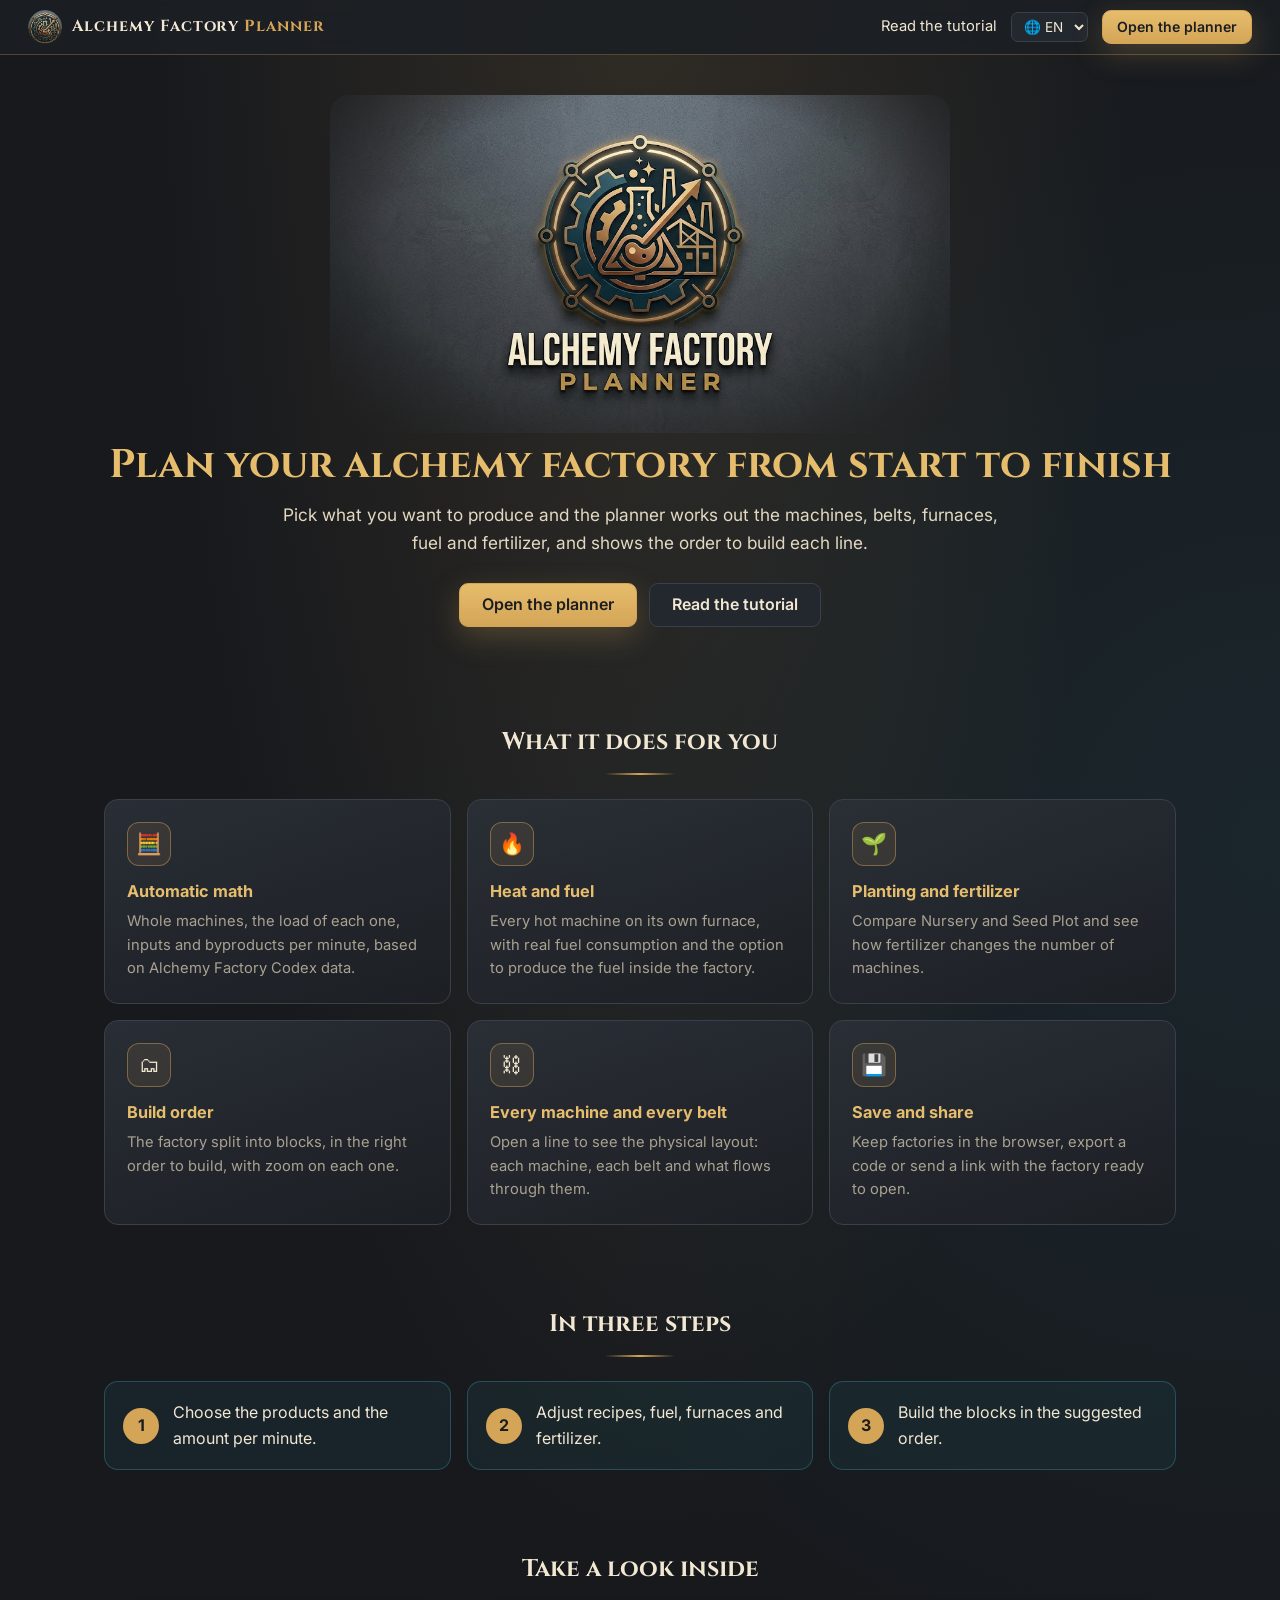
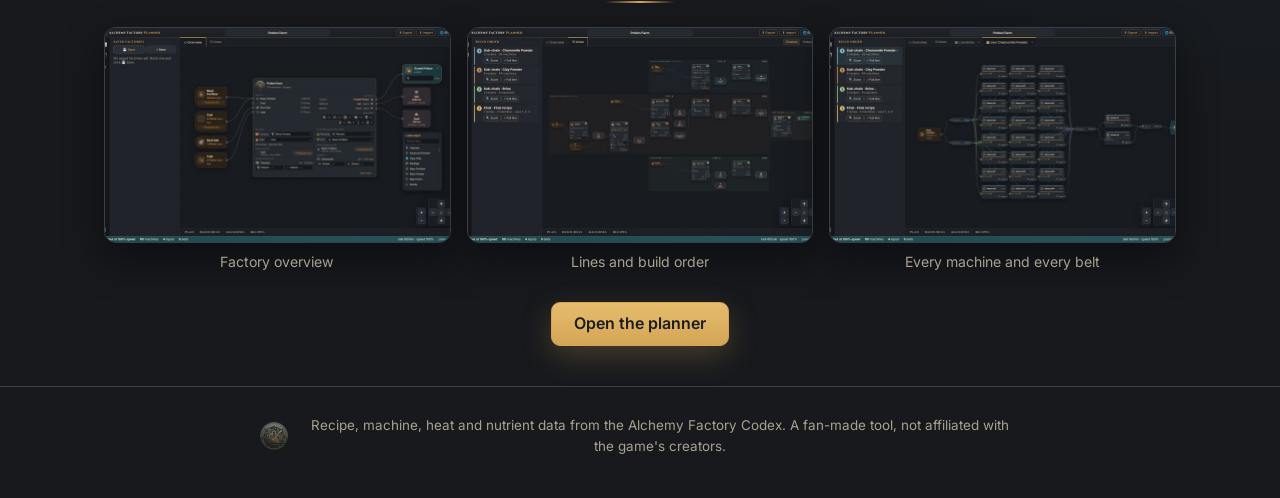
==== commit 6d5f164e: "Suporte a 3 idiomas, página inicial e planner.html - i18n.js com português (BR), inglês e espanhol; " ====
--- a/index.html
+++ b/index.html
@@ -3,206 +3,95 @@
   <head>
     <meta charset="utf-8" />
     <meta name="viewport" content="width=device-width, initial-scale=1" />
-    <title>Alchemy Factory Planner</title>
+    <title data-i18n="landing.title">Alchemy Factory Planner</title>
+    <meta name="description" content="Planner for Alchemy Factory: machines, belts, furnaces, fuel, fertilizer and build order." />
     <link rel="icon" type="image/png" href="static/brand/favicon.png" />
     <link rel="preconnect" href="https://fonts.googleapis.com" />
     <link rel="preconnect" href="https://fonts.gstatic.com" crossorigin />
     <link rel="stylesheet" href="https://fonts.googleapis.com/css2?family=Cinzel:wght@600;700&family=Inter:wght@400;500;600;700&display=swap" />
-    <link rel="stylesheet" href="styles.css?v=20261003-0315" />
-    <link rel="stylesheet" href="flow.css?v=20261003-0315" />
+    <link rel="stylesheet" href="landing.css?v=20261003-0430" />
   </head>
   <body>
-    <div class="workbench" id="workbench">
-      <header class="titlebar">
-        <div class="titlebar-brand">
-          <img class="brand-emblem" src="static/brand/emblem.png" alt="" />
-          <span class="brand-name">Alchemy Factory <b>Planner</b></span>
+    <header class="top">
+      <a class="brand" href="index.html">
+        <img src="static/brand/emblem.png" alt="" />
+        <span>Alchemy Factory <b>Planner</b></span>
+      </a>
+      <nav class="top-links">
+        <a href="tutorial.html" data-i18n-tutorial data-i18n="landing.tutorial">Ver o tutorial</a>
+        <select id="languageSelect" class="language-select" data-i18n-aria="title.language" aria-label="Idioma">
+          <option value="pt">🌐 PT</option>
+          <option value="en">🌐 EN</option>
+          <option value="es">🌐 ES</option>
+        </select>
+        <a class="button primary small" href="planner.html" data-planner-link data-i18n="landing.open">Abrir o planner</a>
+      </nav>
+    </header>
+
+    <main>
+      <section class="hero">
+        <img class="hero-logo" src="static/brand/logo.png" alt="Alchemy Factory Planner" />
+        <h1 data-i18n="landing.tagline">Planeje sua fábrica de alquimia do começo ao fim</h1>
+        <p class="lead" data-i18n="landing.lead"></p>
+        <div class="cta">
+          <a class="button primary" href="planner.html" data-planner-link data-i18n="landing.open">Abrir o planner</a>
+          <a class="button" href="tutorial.html" data-i18n-tutorial data-i18n="landing.tutorial">Ver o tutorial</a>
         </div>
-        <div class="titlebar-center">
-          <input id="planTitle" class="plan-name" type="text" maxlength="60" placeholder="Plano" aria-label="Nome da fábrica" title="Clique para dar um nome à fábrica" />
+      </section>
+
+      <section class="features">
+        <h2 data-i18n="landing.featuresTitle"></h2>
+        <div class="feature-grid">
+          <article><span class="feature-icon">🧮</span><h3 data-i18n="landing.f1.title"></h3><p data-i18n="landing.f1.text"></p></article>
+          <article><span class="feature-icon">🔥</span><h3 data-i18n="landing.f2.title"></h3><p data-i18n="landing.f2.text"></p></article>
+          <article><span class="feature-icon">🌱</span><h3 data-i18n="landing.f3.title"></h3><p data-i18n="landing.f3.text"></p></article>
+          <article><span class="feature-icon">🗂</span><h3 data-i18n="landing.f4.title"></h3><p data-i18n="landing.f4.text"></p></article>
+          <article><span class="feature-icon">⛓</span><h3 data-i18n="landing.f5.title"></h3><p data-i18n="landing.f5.text"></p></article>
+          <article><span class="feature-icon">💾</span><h3 data-i18n="landing.f6.title"></h3><p data-i18n="landing.f6.text"></p></article>
         </div>
-        <div class="titlebar-actions">
-          <button id="exportCode" class="title-button hud-code" type="button" title="Gerar um código em texto (base64) desta fábrica">⬆ Exportar</button>
-          <button id="importCode" class="title-button hud-code" type="button" title="Recriar uma fábrica a partir de um código">⬇ Importar</button>
+      </section>
+
+      <section class="how">
+        <h2 data-i18n="landing.howTitle"></h2>
+        <ol class="how-steps">
+          <li><b>1</b><span data-i18n="landing.step1"></span></li>
+          <li><b>2</b><span data-i18n="landing.step2"></span></li>
+          <li><b>3</b><span data-i18n="landing.step3"></span></li>
+        </ol>
+      </section>
+
+      <section class="shots">
+        <h2 data-i18n="landing.shotsTitle"></h2>
+        <div class="shot-grid">
+          <figure><img src="static/tutorial/geral.jpg" data-shot="geral" alt="" loading="lazy" /><figcaption data-i18n="landing.shot1"></figcaption></figure>
+          <figure><img src="static/tutorial/linha.jpg" data-shot="linha" alt="" loading="lazy" /><figcaption data-i18n="landing.shot2"></figcaption></figure>
+          <figure><img src="static/tutorial/bloco.jpg" data-shot="bloco" alt="" loading="lazy" /><figcaption data-i18n="landing.shot3"></figcaption></figure>
         </div>
-      </header>
+        <div class="cta">
+          <a class="button primary" href="planner.html" data-planner-link data-i18n="landing.open">Abrir o planner</a>
+        </div>
+      </section>
+    </main>
 
-      <nav class="activitybar" aria-label="Barra de atividades">
-        <button type="button" class="activity" data-activity="factories" title="Fábricas salvas" aria-label="Fábricas salvas">🏭</button>
-        <button type="button" class="activity" data-activity="explorer" title="Ordem de montagem" aria-label="Ordem de montagem">🗂</button>
-        <button type="button" class="activity" data-activity="settings" id="settingsToggle" title="Ajustes" aria-label="Ajustes">⚙</button>
-        <a class="activity" href="tutorial.html" target="_blank" rel="noopener" title="Tutorial: como usar o planner" aria-label="Tutorial">❓</a>
-        <span class="activity-spacer"></span>
-        <button type="button" class="activity" data-activity-panel title="Mostrar/ocultar o painel de tabelas" aria-label="Painel de tabelas">▤</button>
-      </nav>
+    <footer class="footer">
+      <img src="static/brand/emblem.png" alt="" />
+      <p data-i18n="landing.footer"></p>
+    </footer>
 
-      <aside class="sidebar" aria-label="Barra lateral">
-        <section id="savedFactories" class="sidebar-view" data-view="factories" aria-label="Fábricas salvas">
-          <header class="sidebar-title">Fábricas salvas</header>
-          <div class="saved-actions">
-            <button type="button" data-saved-save title="Salvar a fábrica atual neste navegador">💾 Salvar</button>
-            <button type="button" data-saved-new title="Começar uma fábrica vazia">+ Nova</button>
-          </div>
-          <p class="sidebar-empty" data-saved-status></p>
-          <ul class="saved-list" data-saved-list></ul>
-        </section>
-
-        <section id="flowLegend" class="sidebar-view" data-view="explorer" aria-label="Explorador">
-          <header class="sidebar-title">Ordem de montagem</header>
-          <p class="sidebar-empty" data-legend-empty>Adicione saídas na aba Geral para ver a ordem de montagem.</p>
-          <ol class="legend-list"></ol>
-        </section>
-
-        <section id="settingsPanel" class="sidebar-view" data-view="settings" aria-label="Ajustes do plano" hidden>
-          <header class="sidebar-title">Ajustes</header>
-          <div class="sidebar-body">
-            <div class="field">
-              <label for="beltRate">Esteira/min</label>
-              <input id="beltRate" type="number" min="1" step="1" value="60" />
-            </div>
-
-            <div class="field">
-              <label for="speed">Velocidade global</label>
-              <input id="speed" type="range" min="25" max="250" step="5" value="100" />
-              <div class="range-readout"><span id="speedValue">100%</span></div>
-            </div>
-
-            <div class="toggles">
-              <label><input id="roundMachines" type="checkbox" checked /> Arredondar máquinas</label>
-              <label><input id="showByproducts" type="checkbox" checked /> Mostrar sobras</label>
-            </div>
-
-            <div class="toolbar">
-              <button id="resetPlan" type="button">Resetar</button>
-              <button id="exportData" type="button">Exportar JSON</button>
-            </div>
-          </div>
-        </section>
-      </aside>
-
-      <main class="editor">
-        <div class="editor-tabs" role="tablist" aria-label="Níveis da fábrica">
-          <div class="flow-levels" role="group" aria-label="Nível da fábrica">
-            <button type="button" data-flow-level="1" title="Escolha as saídas e veja a fábrica como um bloco">◇ Geral</button>
-            <button type="button" data-flow-level="2" title="Máquinas e itens entre elas">⛓ Linha</button>
-            <span class="detail-tabs" data-detail-tabs></span>
-          </div>
-          <div class="editor-actions">
-            <div class="flow-levels flow-layouts" role="group" aria-label="Organização das máquinas">
-              <button type="button" data-flow-layout="clusters" title="Cada ingrediente da receita final vira uma subcadeia em caixa">Clusters</button>
-              <button type="button" data-flow-layout="columns" title="Grafo único da esquerda para a direita, sem caixas">Colunas</button>
-            </div>
-          </div>
-        </div>
-
-        <div class="editor-body">
-          <div id="flowStage" class="flow-stage">
-            <div class="flow-world">
-              <div class="flow-groups"></div>
-              <svg class="flow-edges" width="1" height="1"></svg>
-              <div class="flow-nodes"></div>
-            </div>
-            <aside id="flowDetails" class="flow-details" aria-label="Detalhes da máquina"></aside>
-            <div id="flowToast" class="flow-toast" role="status"></div>
-          </div>
-
-          <div class="canvas-controls" aria-label="Navegação do canvas">
-            <div class="zoom-controls">
-              <button type="button" data-canvas-action="zoom-in" aria-label="Aproximar" title="Aproximar">+</button>
-              <button type="button" data-canvas-action="zoom-out" aria-label="Afastar" title="Afastar">-</button>
-            </div>
-            <div class="pan-controls" aria-label="Mover canvas">
-              <button type="button" data-canvas-action="pan-up" aria-label="Mover para cima" title="Mover para cima">↑</button>
-              <button type="button" data-canvas-action="pan-left" aria-label="Mover para a esquerda" title="Mover para a esquerda">←</button>
-              <button type="button" data-canvas-action="reset-view" aria-label="Centralizar" title="Centralizar">⌂</button>
-              <button type="button" data-canvas-action="pan-right" aria-label="Mover para a direita" title="Mover para a direita">→</button>
-              <button type="button" data-canvas-action="pan-down" aria-label="Mover para baixo" title="Mover para baixo">↓</button>
-            </div>
-          </div>
-        </div>
-
-        <section class="panel" id="bottomPanel" aria-label="Tabelas">
-          <nav class="panel-tabs tabs" role="tablist" aria-label="Tabelas">
-            <button class="tab" data-tab="plan" type="button" role="tab" aria-selected="false">Plano</button>
-            <button class="tab" data-tab="resources" type="button" role="tab" aria-selected="false">Recursos</button>
-            <button class="tab" data-tab="machines" type="button" role="tab" aria-selected="false">Máquinas</button>
-            <button class="tab" data-tab="recipes" type="button" role="tab" aria-selected="false">Receitas</button>
-            <button class="panel-close" type="button" data-panel-close title="Fechar o painel" aria-label="Fechar o painel" hidden>✕</button>
-          </nav>
-          <div id="drawerPanels" class="panel-body" hidden>
-          <section id="plan" class="tab-panel">
-            <div class="table-wrap">
-              <table>
-                <thead>
-                  <tr>
-                    <th>Produto</th>
-                    <th>Receita</th>
-                    <th>Dispositivo</th>
-                    <th>Taxa</th>
-                    <th>Máquinas</th>
-                    <th>Carga</th>
-                  </tr>
-                </thead>
-                <tbody id="machinesBody"></tbody>
-              </table>
-            </div>
-          </section>
-
-          <section id="resources" class="tab-panel">
-            <div class="resource-grid">
-              <div>
-                <h3>Matérias-primas</h3>
-                <div id="rawList" class="stack-list"></div>
-              </div>
-              <div>
-                <h3>Sobras</h3>
-                <div id="wasteList" class="stack-list"></div>
-              </div>
-            </div>
-            <div id="resourceCatalog" class="catalog-list"></div>
-          </section>
-
-          <section id="machines" class="tab-panel">
-            <div id="machineCatalog" class="catalog-list"></div>
-          </section>
-
-          <section id="recipes" class="tab-panel">
-            <div id="recipeList" class="recipe-list"></div>
-          </section>
-          </div>
-        </section>
-      </main>
-
-      <footer class="statusbar" aria-label="Métricas do plano">
-        <span class="status-item status-accent" id="planSubtitle"></span>
-        <span class="status-item"><strong id="machineCount">0</strong> <span id="machineLabel">máquinas</span></span>
-        <span class="status-item"><strong id="rawCount">0</strong> <span id="rawLabel">entradas</span></span>
-        <span class="status-item"><strong id="beltCount">0</strong> <span id="beltLabel">linhas</span></span>
-        <span class="status-spacer"></span>
-        <span class="status-item" id="statusBelt"></span>
-        <span class="status-item" id="statusZoom"></span>
-      </footer>
-    </div>
-
-    <dialog id="planCodeDialog" class="hud-card plan-code-dialog" aria-labelledby="planCodeTitle">
-      <form method="dialog" class="plan-code-form">
-        <header>
-          <h2 id="planCodeTitle">Código da fábrica</h2>
-          <button id="planCodeClose" type="button" aria-label="Fechar">✕</button>
-        </header>
-        <p id="planCodeHint" class="plan-code-hint"></p>
-        <textarea id="planCodeText" rows="6" spellcheck="false" aria-label="Código da fábrica em base64"></textarea>
-        <p id="planCodeError" class="plan-code-error" role="alert"></p>
-        <div class="plan-code-actions">
-          <button id="planCodeCopy" type="button">Copiar</button>
-          <button id="planCodeImport" type="button">Importar</button>
-        </div>
-      </form>
-    </dialog>
-
-    <script src="static/data/database.js?v=20261003-0315"></script>
-    <script src="icon-select.js?v=20261003-0315"></script>
-    <script src="flow.js?v=20261003-0315"></script>
-    <script src="app.js?v=20261003-0315"></script>
+    <script src="i18n.js?v=20261003-0430"></script>
+    <script>
+      // Página inicial: aplica o idioma e leva o idioma escolhido para o planner.
+      const select = document.querySelector("#languageSelect");
+      function syncLanguage() {
+        applyStaticTranslations();
+        select.value = currentLanguage;
+        document.querySelectorAll("[data-planner-link]").forEach((link) => { link.href = `planner.html?lang=${currentLanguage}`; });
+        const shotDir = currentLanguage === "pt" ? "static/tutorial/" : `static/tutorial/${currentLanguage}/`;
+        document.querySelectorAll("[data-shot]").forEach((img) => { img.src = `${shotDir}${img.dataset.shot}.jpg`; });
+      }
+      select.addEventListener("change", () => setLanguage(select.value));
+      window.addEventListener("languagechange-app", syncLanguage);
+      syncLanguage();
+    </script>
   </body>
 </html>
--- a/landing.css
+++ b/landing.css
@@ -0,0 +1,348 @@
+/* Página inicial: mesmo tema do planner (cores do logo). */
+:root {
+  color-scheme: dark;
+  --bg: #17191d;
+  --surface: #1c1f24;
+  --panel: #23272e;
+  --panel-2: #2b3038;
+  --line: #3a404a;
+  --text: #f1e7d3;
+  --muted: #a9a291;
+  --gold: #d4a557;
+  --gold-strong: #e6bd6c;
+  --teal: #2f6b79;
+  --teal-deep: #1f4952;
+  --font-display: "Cinzel", "Trajan Pro", "Cormorant SC", Georgia, serif;
+  font-family: Inter, ui-sans-serif, system-ui, -apple-system, "Segoe UI", sans-serif;
+}
+
+* {
+  box-sizing: border-box;
+}
+
+body {
+  margin: 0;
+  background:
+    radial-gradient(ellipse at 50% -10%, rgba(212, 165, 87, 0.14), transparent 55%),
+    radial-gradient(ellipse at 100% 40%, rgba(47, 107, 121, 0.16), transparent 50%),
+    var(--bg);
+  color: var(--text);
+  line-height: 1.6;
+}
+
+a {
+  color: var(--gold);
+}
+
+/* topo */
+.top {
+  position: sticky;
+  top: 0;
+  z-index: 2;
+  display: flex;
+  align-items: center;
+  gap: 16px;
+  padding: 10px 28px;
+  background: rgba(28, 31, 36, 0.88);
+  backdrop-filter: blur(8px);
+  border-bottom: 1px solid rgba(212, 165, 87, 0.3);
+}
+
+.brand {
+  display: flex;
+  align-items: center;
+  gap: 10px;
+  color: var(--text);
+  text-decoration: none;
+  font-family: var(--font-display);
+  font-weight: 700;
+  letter-spacing: 0.06em;
+}
+
+.brand img {
+  width: 34px;
+  height: 34px;
+}
+
+.brand b {
+  color: var(--gold);
+}
+
+.top-links {
+  display: flex;
+  align-items: center;
+  gap: 14px;
+  margin-left: auto;
+}
+
+.top-links > a:not(.button) {
+  color: var(--text);
+  text-decoration: none;
+  font-size: 0.92rem;
+}
+
+.top-links > a:not(.button):hover {
+  color: var(--gold);
+}
+
+.language-select {
+  min-height: 30px;
+  padding: 0 8px;
+  border: 1px solid var(--line);
+  border-radius: 7px;
+  background: var(--panel);
+  color: var(--text);
+  font: inherit;
+  font-size: 0.85rem;
+  cursor: pointer;
+}
+
+/* botões */
+.button {
+  display: inline-flex;
+  align-items: center;
+  justify-content: center;
+  min-height: 44px;
+  padding: 0 22px;
+  border: 1px solid var(--line);
+  border-radius: 9px;
+  background: var(--panel);
+  color: var(--text);
+  font-weight: 600;
+  text-decoration: none;
+  transition: transform 150ms ease, border-color 150ms ease, background 150ms ease;
+}
+
+.button:hover {
+  border-color: var(--gold);
+  transform: translateY(-1px);
+}
+
+.button.primary {
+  border-color: var(--gold);
+  background: linear-gradient(180deg, var(--gold-strong), var(--gold));
+  color: #1b1d21;
+  box-shadow: 0 10px 30px rgba(212, 165, 87, 0.25);
+}
+
+.button.primary:hover {
+  background: linear-gradient(180deg, #f0cb7d, var(--gold-strong));
+}
+
+.button.small {
+  min-height: 34px;
+  padding: 0 14px;
+  font-size: 0.88rem;
+}
+
+/* hero */
+main {
+  width: min(1120px, 100%);
+  margin: 0 auto;
+  padding: 0 24px;
+}
+
+.hero {
+  display: grid;
+  justify-items: center;
+  text-align: center;
+  padding: 40px 0 56px;
+}
+
+.hero-logo {
+  width: min(620px, 100%);
+  border-radius: 18px;
+  box-shadow: 0 30px 80px rgba(0, 0, 0, 0.55);
+  -webkit-mask-image: radial-gradient(ellipse 70% 75% at 50% 45%, #000 60%, transparent 100%);
+  mask-image: radial-gradient(ellipse 70% 75% at 50% 45%, #000 60%, transparent 100%);
+}
+
+h1 {
+  margin: 8px 0 12px;
+  font-family: var(--font-display);
+  font-size: clamp(1.6rem, 3.4vw, 2.5rem);
+  line-height: 1.2;
+  color: var(--gold-strong);
+}
+
+.lead {
+  max-width: 720px;
+  margin: 0 0 26px;
+  font-size: 1.08rem;
+  color: #e3d8c2;
+}
+
+.cta {
+  display: flex;
+  flex-wrap: wrap;
+  justify-content: center;
+  gap: 12px;
+}
+
+/* seções */
+section {
+  padding: 40px 0;
+}
+
+h2 {
+  margin: 0 0 24px;
+  text-align: center;
+  font-family: var(--font-display);
+  font-size: 1.5rem;
+  color: var(--text);
+}
+
+h2::after {
+  content: "";
+  display: block;
+  width: 70px;
+  height: 2px;
+  margin: 12px auto 0;
+  background: linear-gradient(90deg, transparent, var(--gold), transparent);
+}
+
+.feature-grid {
+  display: grid;
+  grid-template-columns: repeat(3, minmax(0, 1fr));
+  gap: 16px;
+}
+
+.feature-grid article {
+  padding: 22px;
+  border: 1px solid var(--line);
+  border-radius: 14px;
+  background: linear-gradient(160deg, rgba(43, 48, 56, 0.9), rgba(28, 31, 36, 0.9));
+  transition: border-color 150ms ease, transform 150ms ease;
+}
+
+.feature-grid article:hover {
+  border-color: rgba(212, 165, 87, 0.6);
+  transform: translateY(-2px);
+}
+
+.feature-icon {
+  display: grid;
+  place-items: center;
+  width: 44px;
+  height: 44px;
+  margin-bottom: 12px;
+  border: 1px solid rgba(212, 165, 87, 0.45);
+  border-radius: 12px;
+  background: rgba(212, 165, 87, 0.1);
+  font-size: 1.3rem;
+}
+
+.feature-grid h3 {
+  margin: 0 0 6px;
+  font-size: 1.02rem;
+  color: var(--gold-strong);
+}
+
+.feature-grid p {
+  margin: 0;
+  font-size: 0.92rem;
+  color: var(--muted);
+}
+
+.how-steps {
+  display: grid;
+  grid-template-columns: repeat(3, minmax(0, 1fr));
+  gap: 16px;
+  margin: 0;
+  padding: 0;
+  list-style: none;
+}
+
+.how-steps li {
+  display: flex;
+  align-items: center;
+  gap: 14px;
+  padding: 18px;
+  border: 1px solid rgba(47, 107, 121, 0.6);
+  border-radius: 14px;
+  background: rgba(31, 73, 82, 0.25);
+}
+
+.how-steps b {
+  display: grid;
+  place-items: center;
+  width: 36px;
+  height: 36px;
+  flex: none;
+  border-radius: 50%;
+  background: var(--gold);
+  color: #1b1d21;
+}
+
+.shot-grid {
+  display: grid;
+  grid-template-columns: repeat(3, minmax(0, 1fr));
+  gap: 16px;
+  margin-bottom: 28px;
+}
+
+.shot-grid figure {
+  margin: 0;
+}
+
+.shot-grid img {
+  display: block;
+  width: 100%;
+  aspect-ratio: 16 / 10;
+  object-fit: cover;
+  object-position: center;
+  border: 1px solid var(--line);
+  border-radius: 12px;
+  box-shadow: 0 16px 40px rgba(0, 0, 0, 0.45);
+}
+
+.shot-grid figcaption {
+  margin-top: 8px;
+  text-align: center;
+  font-size: 0.88rem;
+  color: var(--muted);
+}
+
+/* rodapé */
+.footer {
+  display: flex;
+  align-items: center;
+  justify-content: center;
+  gap: 12px;
+  padding: 28px 24px 40px;
+  border-top: 1px solid var(--line);
+  color: var(--muted);
+  font-size: 0.84rem;
+  text-align: center;
+}
+
+.footer img {
+  width: 28px;
+  height: 28px;
+  opacity: 0.8;
+}
+
+.footer p {
+  margin: 0;
+  max-width: 720px;
+}
+
+@media (max-width: 860px) {
+  .feature-grid,
+  .how-steps,
+  .shot-grid {
+    grid-template-columns: 1fr;
+  }
+
+  .top {
+    padding: 10px 16px;
+  }
+
+  .top-links > a:not(.button) {
+    display: none;
+  }
+
+  .brand span {
+    display: none;
+  }
+}
